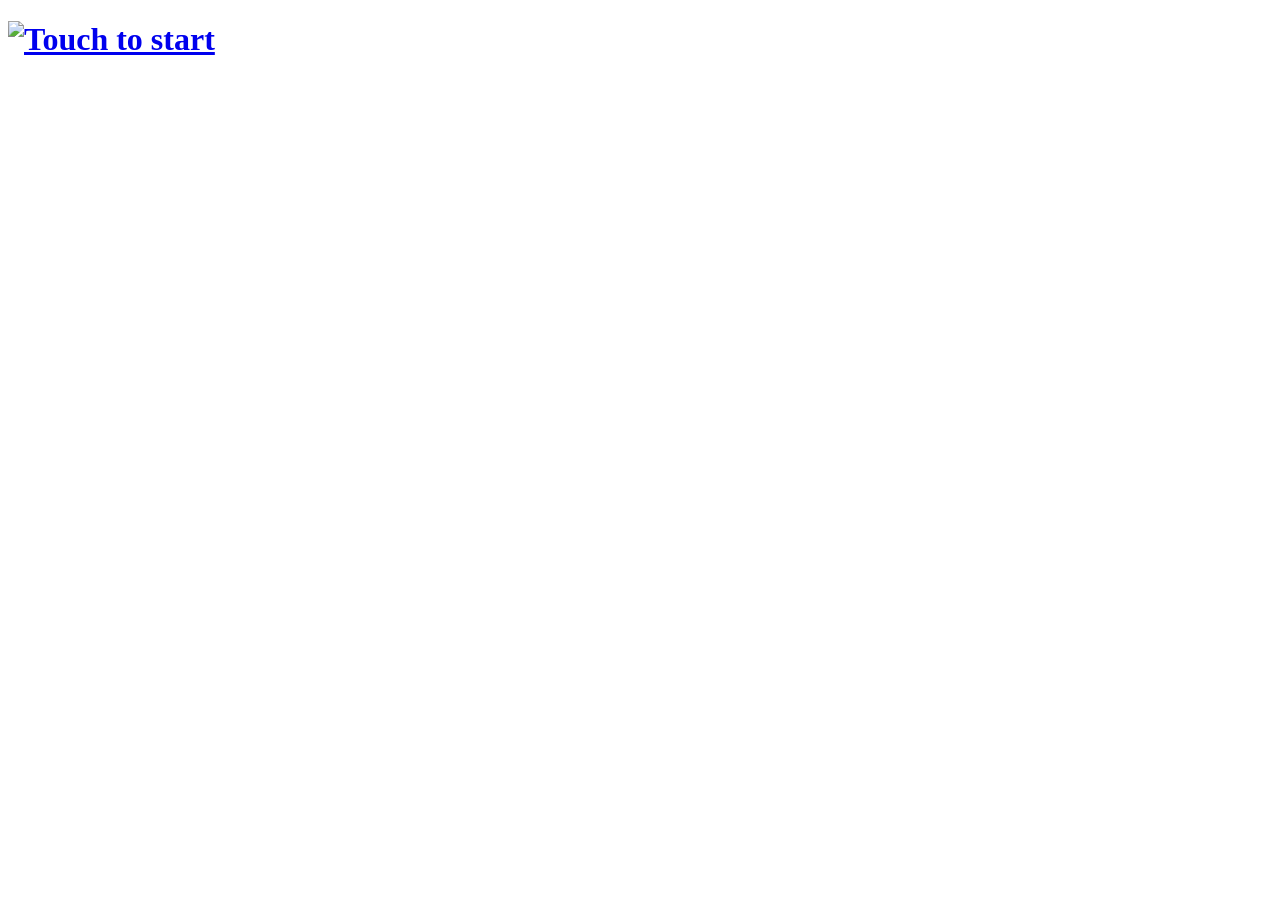
==== index.html @ c6a13603 "Create index.html 테스트" ====
<!DOCTYPE html>
<html lang="kr">
<head>
<meta http-equiv="content-type" content="text/html; charset=utf-8">
<meta http-equiv="X-UA-Compatible" content="IE=edge" />
<meta name="viewport" content="width=device-width, initial-scale=1, maximum-scale=1" />
<title></title>
<script src="https://cdnjs.cloudflare.com/ajax/libs/gsap/3.12.2/gsap.min.js"></script>
<link rel="stylesheet" href="../css/style.css" type="text/css">
<style>
	.index--intro{
		opacity:0;
		transform: translateY(-30px);
	}
	.index--header__notice{
		opacity:0;
		transform: translateX(50px);
	}
</style>
</head>
<body class="index-wrap">
<div id="wrap" onclick="location.href='service.html'">

	<div class="index">
		<div class="index--header">
			<h1 class="index--header__title">
				<a href="service.html"><img src="../img/index_tit.png" alt="Touch to start"></a>
			</h1>
			<div class="index--header__notice"><img src="../img/index_notice.png" alt="화면을 터치하시면 통역 서비스를 이용하실 수 있어요! You can use the interpretation service  by touching the screen."></div>
		</div>
		<div class="index--intro">
			<img src="../img/index_cnt.png" alt="">
		</div>
		<div class="bottom">
			<div class="konan-chatbot"><img src="../img/index_copy.png" alt=""></div>
			<div class="copy-konan"><img src="../img/logo_konan.png" alt=""></div>
		</div>
	</div>
</div>
  <script>
    window.addEventListener("DOMContentLoaded", () => {
        gsap.to(".index--intro", {
          opacity: 1,
          y: 0,
          duration: 0.8,
          ease: "power2.out",
		  delay: 0.3
        });
		gsap.to(".index--header__notice", {
          opacity: 1,
          x: 0,
          duration: 0.8,
          ease: "power2.out",
		  delay: 2.0
        });

		const element = document.querySelector('.index--header__title');
		element.addEventListener('animationend', () => {
			element.classList.add('animate-second');
		});
	});
  </script>
</body>
</html>
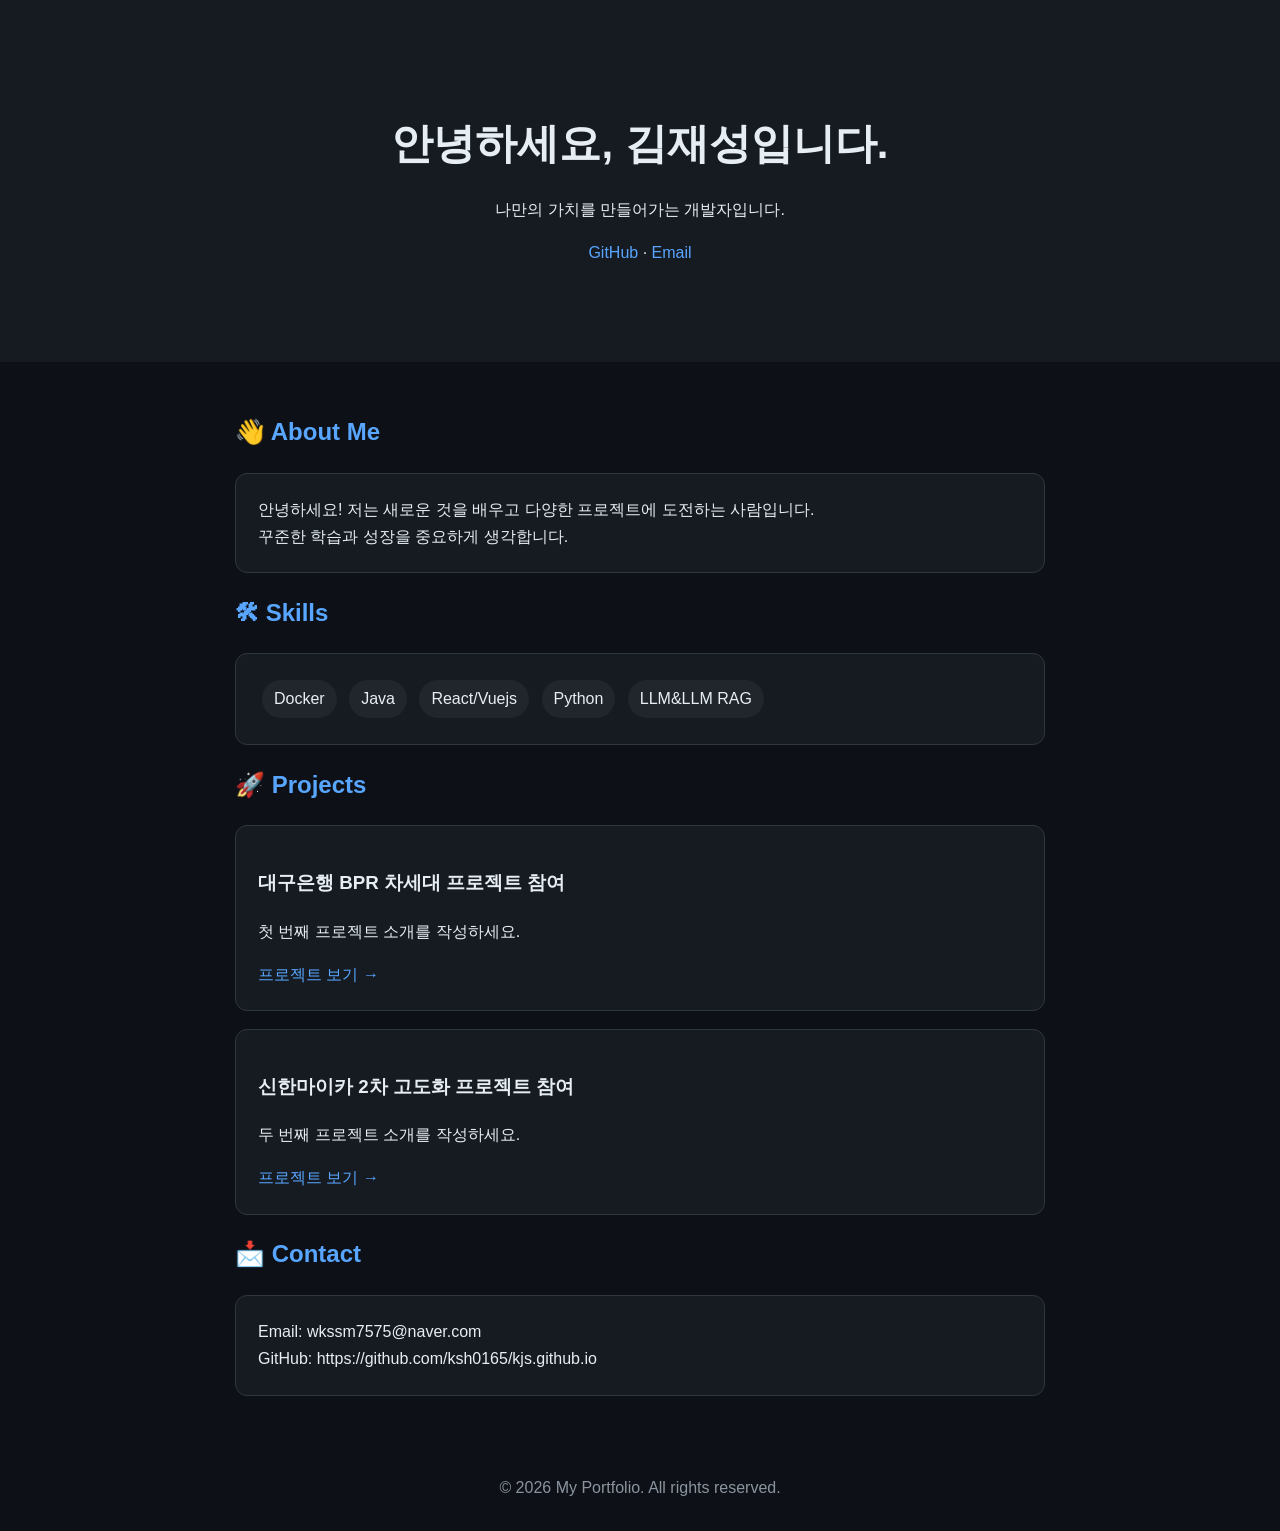
==== commit be949e92: "Update index.html" ====
--- a/index.html
+++ b/index.html
@@ -1,64 +1,107 @@
 <!DOCTYPE html>
-<html lang="kr">
+<html lang="ko">
 <head>
-<meta http-equiv="content-type" content="text/html; charset=utf-8">
-<meta http-equiv="X-UA-Compatible" content="IE=edge" />
-<meta name="viewport" content="width=device-width, initial-scale=1, maximum-scale=1" />
-<title></title>
-<script src="https://cdnjs.cloudflare.com/ajax/libs/gsap/3.12.2/gsap.min.js"></script>
-<link rel="stylesheet" href="../css/style.css" type="text/css">
-<style>
-	.index--intro{
-		opacity:0;
-		transform: translateY(-30px);
-	}
-	.index--header__notice{
-		opacity:0;
-		transform: translateX(50px);
-	}
-</style>
+  <meta charset="UTF-8">
+  <meta name="viewport" content="width=device-width, initial-scale=1.0">
+  <title>My Portfolio</title>
+  <style>
+    * { box-sizing: border-box; }
+    body {
+      margin: 0;
+      background: #0d1117;
+      color: #e6edf3;
+      font-family: Arial, sans-serif;
+      line-height: 1.7;
+    }
+    header {
+      padding: 80px 20px;
+      text-align: center;
+      background: #161b22;
+    }
+    h1 { font-size: 42px; margin-bottom: 10px; }
+    h2 { color: #58a6ff; }
+    .container { max-width: 850px; margin: auto; padding: 30px 20px; }
+    .card {
+      background: #161b22;
+      border: 1px solid #30363d;
+      border-radius: 12px;
+      padding: 22px;
+      margin: 18px 0;
+    }
+    a { color: #58a6ff; text-decoration: none; }
+    .tag {
+      display: inline-block;
+      background: #21262d;
+      padding: 5px 12px;
+      border-radius: 20px;
+      margin: 4px;
+    }
+    footer { text-align: center; padding: 30px; color: #8b949e; }
+  </style>
 </head>
-<body class="index-wrap">
-<div id="wrap" onclick="location.href='service.html'">
+<body>
 
-	<div class="index">
-		<div class="index--header">
-			<h1 class="index--header__title">
-				<a href="service.html"><img src="../img/index_tit.png" alt="Touch to start"></a>
-			</h1>
-			<div class="index--header__notice"><img src="../img/index_notice.png" alt="화면을 터치하시면 통역 서비스를 이용하실 수 있어요! You can use the interpretation service  by touching the screen."></div>
-		</div>
-		<div class="index--intro">
-			<img src="../img/index_cnt.png" alt="">
-		</div>
-		<div class="bottom">
-			<div class="konan-chatbot"><img src="../img/index_copy.png" alt=""></div>
-			<div class="copy-konan"><img src="../img/logo_konan.png" alt=""></div>
-		</div>
-	</div>
-</div>
-  <script>
-    window.addEventListener("DOMContentLoaded", () => {
-        gsap.to(".index--intro", {
-          opacity: 1,
-          y: 0,
-          duration: 0.8,
-          ease: "power2.out",
-		  delay: 0.3
-        });
-		gsap.to(".index--header__notice", {
-          opacity: 1,
-          x: 0,
-          duration: 0.8,
-          ease: "power2.out",
-		  delay: 2.0
-        });
+<header>
+  <h1>안녕하세요, 김재성입니다.</h1>
+  <p>나만의 가치를 만들어가는 개발자입니다.</p>
+  <p>
+    <a href="https://github.com/ksh0165/kjs.github.io">GitHub</a>
+    ·
+    <a href="mailto:wkssm7575@naver.com">Email</a>
+  </p>
+</header>
 
-		const element = document.querySelector('.index--header__title');
-		element.addEventListener('animationend', () => {
-			element.classList.add('animate-second');
-		});
-	});
-  </script>
+<main class="container">
+
+  <section>
+    <h2>👋 About Me</h2>
+    <div class="card">
+      안녕하세요! 저는 새로운 것을 배우고
+      다양한 프로젝트에 도전하는 사람입니다.
+      <br>
+      꾸준한 학습과 성장을 중요하게 생각합니다.
+    </div>
+  </section>
+
+  <section>
+    <h2>🛠 Skills</h2>
+    <div class="card">
+      <span class="tag">Docker</span>
+      <span class="tag">Java</span>
+      <span class="tag">React/Vuejs</span>
+      <span class="tag">Python</span>
+      <span class="tag">LLM&LLM RAG</span>
+    </div>
+  </section>
+
+  <section>
+    <h2>🚀 Projects</h2>
+    <div class="card">
+      <h3>대구은행 BPR 차세대 프로젝트 참여</h3>
+      <p>첫 번째 프로젝트 소개를 작성하세요.</p>
+      <a href="#">프로젝트 보기 →</a>
+    </div>
+    <div class="card">
+      <h3>신한마이카 2차 고도화 프로젝트 참여</h3>
+      <p>두 번째 프로젝트 소개를 작성하세요.</p>
+      <a href="#">프로젝트 보기 →</a>
+    </div>
+  </section>
+
+  <section>
+    <h2>📩 Contact</h2>
+    <div class="card">
+      Email: wkssm7575@naver.com
+      <br>
+      GitHub: https://github.com/ksh0165/kjs.github.io
+    </div>
+  </section>
+
+</main>
+
+<footer>
+  © 2026 My Portfolio. All rights reserved.
+</footer>
+
 </body>
 </html>
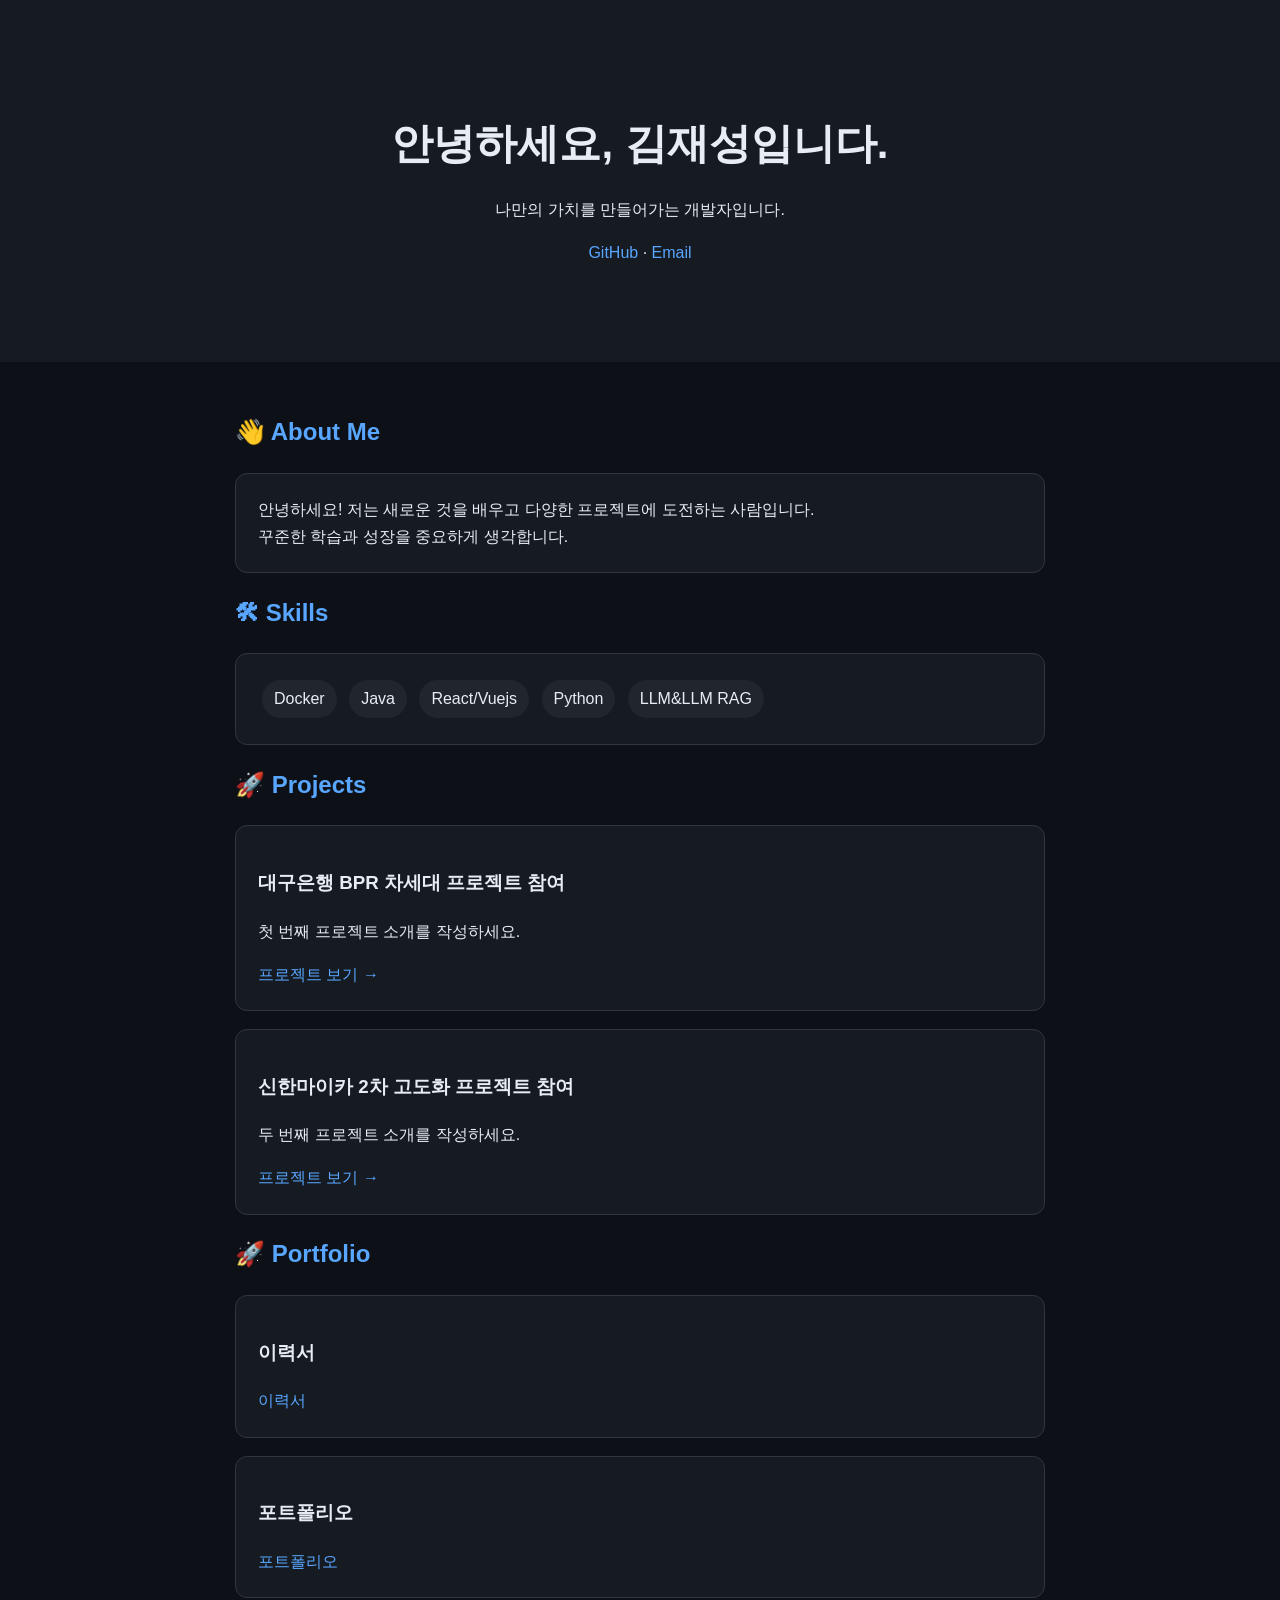
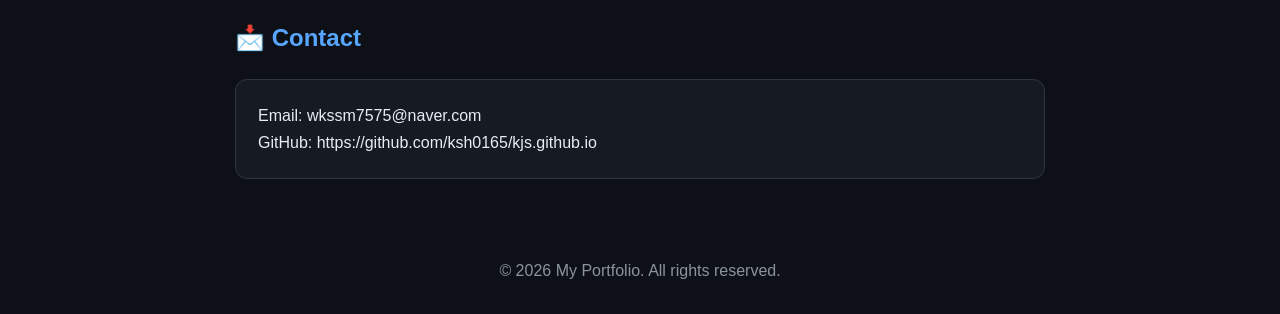
==== commit 35f9acb3: "Update index.html" ====
--- a/index.html
+++ b/index.html
@@ -89,6 +89,24 @@
   </section>
 
   <section>
+    <h2>🚀 Portfolio</h2>
+    <div class="card">
+      <h3>이력서</h3>
+      <a href="https://github.com/ksh0165/kjs.github.io/main/portfolio/[잡코리아] 김재성 이력서입니다.pdf"
+         download>
+          이력서
+      </a>
+    </div>
+    <div class="card">
+      <h3>포트폴리오</h3>
+      <a href="https://github.com/ksh0165/kjs.github.io/main/portfolio/웹게시판_포트폴리오_김재성.zip"
+         download>
+          포트폴리오
+      </a>
+    </div>
+  </section>
+
+  <section>
     <h2>📩 Contact</h2>
     <div class="card">
       Email: wkssm7575@naver.com
